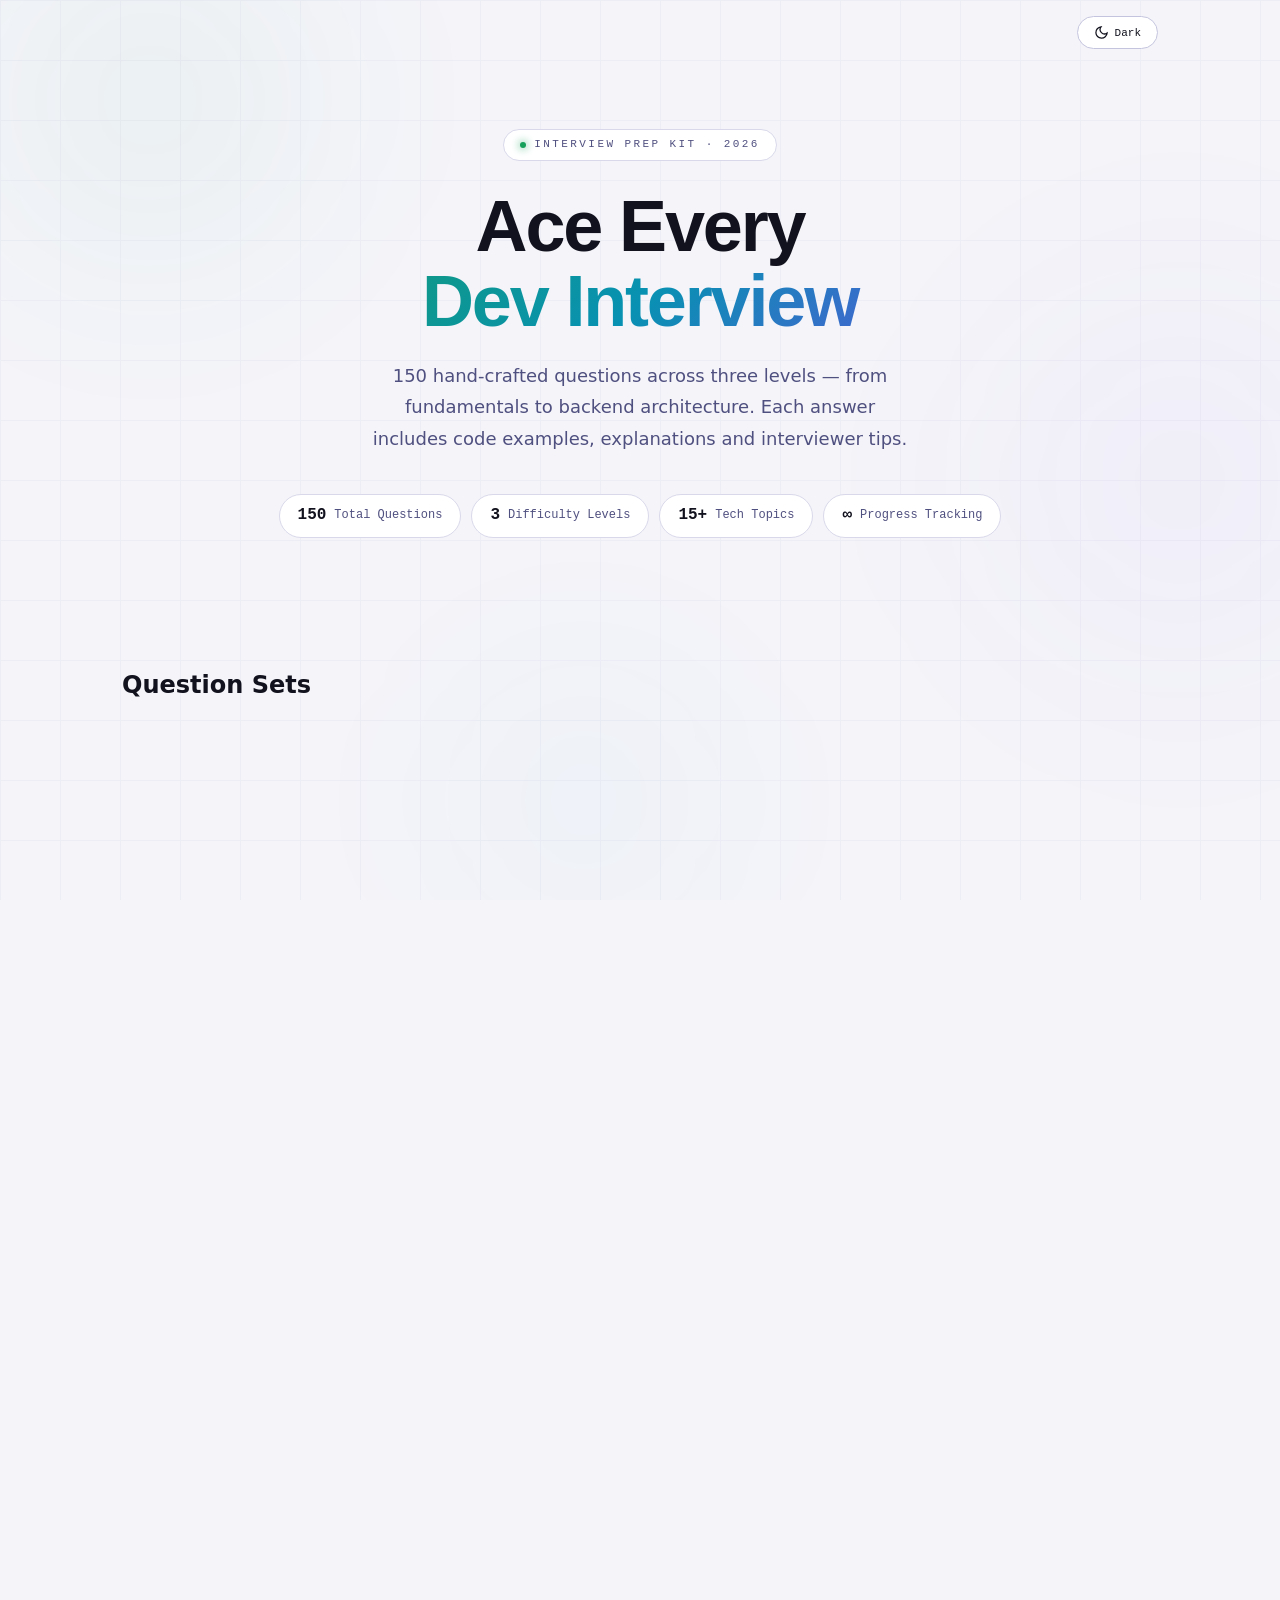
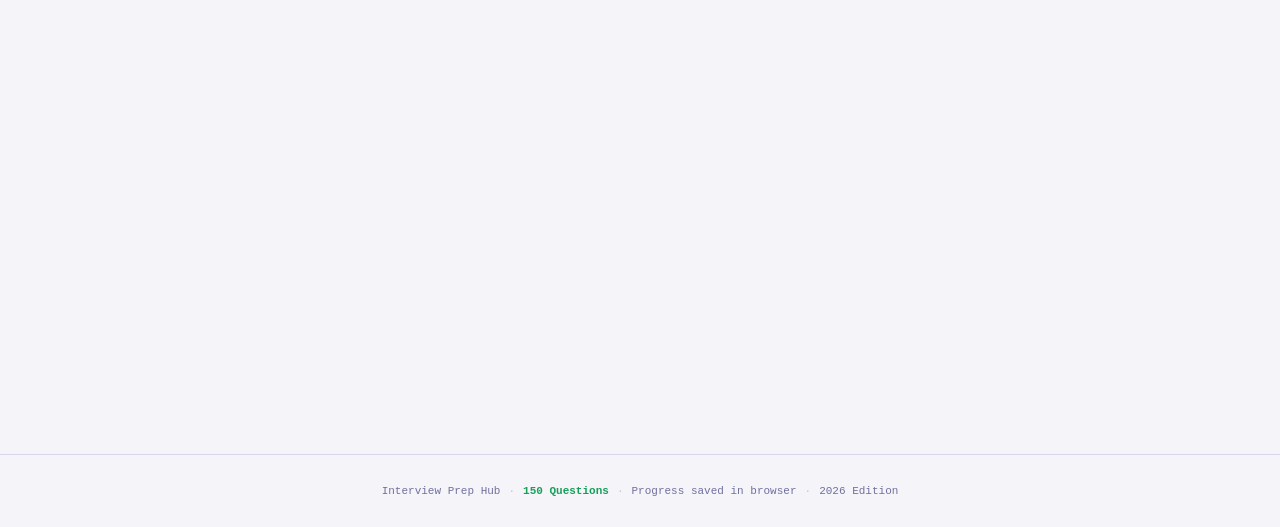
==== index.html @ 34aa57be "initial commit" ====
<!DOCTYPE html>
<html lang="en" data-theme="dark">

<head>
  <meta charset="UTF-8">
  <meta name="viewport" content="width=device-width, initial-scale=1.0">

  <!-- Security headers -->
  <meta http-equiv="X-Content-Type-Options" content="nosniff">
  <meta http-equiv="X-Frame-Options" content="DENY">
  <meta http-equiv="Referrer-Policy" content="strict-origin-when-cross-origin">
  <meta http-equiv="Permissions-Policy" content="camera=(), microphone=(), geolocation=()">
  <meta http-equiv="Content-Security-Policy"
    content="default-src 'self'; script-src 'self'; style-src 'self' https://fonts.googleapis.com; font-src 'self' https://fonts.gstatic.com; img-src 'self' data:; connect-src 'none'; frame-ancestors 'none'; base-uri 'self'; form-action 'self';">

  <!-- SEO -->
  <title>Interview Prep Hub — 150 Full Stack Questions</title>
  <meta name="description"
    content="Master your full-stack developer interview with 150 curated questions across Basic, Intermediate, and Backend levels. Track your progress and land your dream job.">

  <!-- Fonts (preconnect for performance) -->
  <link rel="preconnect" href="https://fonts.googleapis.com">
  <link rel="preconnect" href="https://fonts.gstatic.com" crossorigin>
  <link rel="stylesheet"
    href="https://fonts.googleapis.com/css2?family=Syne:wght@400;600;700;800&family=DM+Mono:wght@400;500&family=Inter:wght@300;400;500;600&display=swap">

  <!-- Styles -->
  <link rel="stylesheet" href="assets/css/landing.css">

  <!-- Theme: runs before body paint to prevent FOUC -->
  <script src="assets/js/theme.js"></script>
</head>

<body>
  <!-- Skip navigation for keyboard / screen reader users -->
  <a href="#main-content" class="skip-link">Skip to main content</a>

  <!-- Background orbs (decorative, hidden from AT) -->
  <div class="bg-orbs" aria-hidden="true">
    <div class="orb orb-1"></div>
    <div class="orb orb-2"></div>
    <div class="orb orb-3"></div>
  </div>

  <div class="container">
    <!-- Theme toggle -->
    <div class="theme-toggle-wrap">
      <button id="theme-toggle" class="theme-btn" aria-label="Switch to light mode" type="button">
        <!-- Icon injected by JS -->
      </button>
    </div>

    <main id="main-content">

      <!-- ── HERO ── -->
      <section class="hero" aria-labelledby="hero-heading">
        <div class="hero-eyebrow" aria-hidden="true">
          <span class="dot"></span>
          Interview Prep Kit · 2026
        </div>

        <h1 id="hero-heading">
          <span class="h1-line1">Ace Every</span>
          <span class="h1-line2">Dev Interview</span>
        </h1>

        <p class="hero-sub">
          150 hand-crafted questions across three levels — from fundamentals to backend architecture.
          Each answer includes code examples, explanations and interviewer tips.
        </p>

        <div class="stats-row" role="list" aria-label="Quick stats">
          <div class="stat-chip" role="listitem"><span class="num" aria-label="150">150</span> Total Questions</div>
          <div class="stat-chip" role="listitem"><span class="num" aria-label="3">3</span> Difficulty Levels</div>
          <div class="stat-chip" role="listitem"><span class="num" aria-label="15 plus">15+</span> Tech Topics</div>
          <div class="stat-chip" role="listitem"><span class="num" aria-label="unlimited">∞</span> Progress Tracking
          </div>
        </div>
      </section>

      <!-- ── QUESTION SET CARDS ── -->
      <section aria-labelledby="sets-heading">
        <h2 id="sets-heading" class="sr-only">Question Sets</h2>

        <div class="cards-grid reveal" id="cardsGrid">

          <!-- Basic 50 -->
          <a href="basic-50/index.html" class="card card-basic" id="card-basic"
            aria-label="Basic 50 — Beginner level, 50 questions on React, JavaScript, CSS, Node.js and Git">
            <div class="card-band" aria-hidden="true"></div>
            <div class="card-inner-glow" aria-hidden="true"></div>
            <div class="card-body">
              <div class="card-badge" aria-hidden="true">⬡ Level 01 · Beginner</div>
              <span class="card-level-icon" role="img" aria-label="Seedling">🌱</span>
              <div class="diff-dots" aria-label="Difficulty: 1 out of 3">
                <div class="diff-dot filled" aria-hidden="true"></div>
                <div class="diff-dot empty" aria-hidden="true"></div>
                <div class="diff-dot empty" aria-hidden="true"></div>
              </div>
              <h3 class="card-title">Basic 50</h3>
              <p class="card-subtitle">Start here. Covers essentials every full-stack developer needs — React,
                JavaScript, CSS, Node.js and Git fundamentals.</p>
              <ul class="card-topics" aria-label="Topics covered">
                <li class="topic-tag">React</li>
                <li class="topic-tag">JavaScript</li>
                <li class="topic-tag">CSS / Tailwind</li>
                <li class="topic-tag">Node.js</li>
                <li class="topic-tag">Linux</li>
                <li class="topic-tag">MySQL</li>
                <li class="topic-tag">Git</li>
              </ul>
              <div class="card-meta">
                <div class="card-count">
                  <span class="num" aria-label="50">50</span>
                  <span class="label">Questions</span>
                </div>
                <span class="card-cta" aria-hidden="true">Start <span class="cta-arrow">→</span></span>
              </div>
            </div>
          </a>

          <!-- Intermediate 50 -->
          <a href="intermediate-50/index.html" class="card card-inter" id="card-intermediate"
            aria-label="Intermediate 50 — Intermediate level, 50 questions on React internals, TypeScript and performance">
            <div class="card-band" aria-hidden="true"></div>
            <div class="card-inner-glow" aria-hidden="true"></div>
            <div class="card-body">
              <div class="card-badge" aria-hidden="true">⬡ Level 02 · Intermediate</div>
              <span class="card-level-icon" role="img" aria-label="Lightning bolt">⚡</span>
              <div class="diff-dots" aria-label="Difficulty: 2 out of 3">
                <div class="diff-dot filled" aria-hidden="true"></div>
                <div class="diff-dot filled" aria-hidden="true"></div>
                <div class="diff-dot empty" aria-hidden="true"></div>
              </div>
              <h3 class="card-title">Intermediate 50</h3>
              <p class="card-subtitle">Level up. Deep dives into React internals, TypeScript, performance optimization
                and advanced Node.js patterns.</p>
              <ul class="card-topics" aria-label="Topics covered">
                <li class="topic-tag">React Internals</li>
                <li class="topic-tag">TypeScript</li>
                <li class="topic-tag">Next.js RSC</li>
                <li class="topic-tag">Performance</li>
                <li class="topic-tag">Closures</li>
                <li class="topic-tag">SCSS</li>
                <li class="topic-tag">CSS Grid</li>
              </ul>
              <div class="card-meta">
                <div class="card-count">
                  <span class="num" aria-label="50">50</span>
                  <span class="label">Questions</span>
                </div>
                <span class="card-cta" aria-hidden="true">Start <span class="cta-arrow">→</span></span>
              </div>
            </div>
          </a>

          <!-- Backend 50 -->
          <a href="backend-50/index.html" class="card card-backend" id="card-backend"
            aria-label="Backend 50 — Advanced level, 50 questions on Node.js, databases, Docker and system design">
            <div class="card-band" aria-hidden="true"></div>
            <div class="card-inner-glow" aria-hidden="true"></div>
            <div class="card-body">
              <div class="card-badge" aria-hidden="true">⬡ Level 03 · Backend</div>
              <span class="card-level-icon" role="img" aria-label="Wrench">🔧</span>
              <div class="diff-dots" aria-label="Difficulty: 3 out of 3">
                <div class="diff-dot filled" aria-hidden="true"></div>
                <div class="diff-dot filled" aria-hidden="true"></div>
                <div class="diff-dot filled" aria-hidden="true"></div>
              </div>
              <h3 class="card-title">Backend 50</h3>
              <p class="card-subtitle">Go deep on servers. Node.js, databases, REST APIs, Docker, NestJS, webhooks and
                system design.</p>
              <ul class="card-topics" aria-label="Topics covered">
                <li class="topic-tag">Node.js</li>
                <li class="topic-tag">REST API</li>
                <li class="topic-tag">PostgreSQL</li>
                <li class="topic-tag">MongoDB</li>
                <li class="topic-tag">Docker</li>
                <li class="topic-tag">NestJS</li>
                <li class="topic-tag">Webhooks</li>
              </ul>
              <div class="card-meta">
                <div class="card-count">
                  <span class="num" aria-label="50">50</span>
                  <span class="label">Questions</span>
                </div>
                <span class="card-cta" aria-hidden="true">Start <span class="cta-arrow">→</span></span>
              </div>
            </div>
          </a>

        </div><!-- /.cards-grid -->
      </section>

      <!-- ── HOW IT WORKS ── -->
      <section aria-labelledby="how-heading" class="reveal">
        <p class="section-label" aria-hidden="true">How it works</p>
        <h2 id="how-heading" class="section-title">Built for real interview prep</h2>

        <ul class="steps-grid" aria-label="Steps to use this kit">
          <li class="step">
            <div class="step-num" aria-hidden="true">01</div>
            <span class="step-icon" role="img" aria-label="Target">🎯</span>
            <h3 class="step-title">Pick your level</h3>
            <p class="step-desc">Start with Basic if you're new. Jump to Intermediate or Backend if you're prepping for
              a specific role.</p>
          </li>
          <li class="step">
            <div class="step-num" aria-hidden="true">02</div>
            <span class="step-icon" role="img" aria-label="Open book">📖</span>
            <h3 class="step-title">Read the answer</h3>
            <p class="step-desc">Every question has a detailed answer, a code example, a plain-English explanation, and
              an interviewer tip.</p>
          </li>
          <li class="step">
            <div class="step-num" aria-hidden="true">03</div>
            <span class="step-icon" role="img" aria-label="Checkmark">✅</span>
            <h3 class="step-title">Mark as done</h3>
            <p class="step-desc">Click the circle to mark questions complete. Your progress is saved in the browser so
              you never lose it.</p>
          </li>
          <li class="step">
            <div class="step-num" aria-hidden="true">04</div>
            <span class="step-icon" role="img" aria-label="Magnifying glass">🔍</span>
            <h3 class="step-title">Filter &amp; search</h3>
            <p class="step-desc">Filter by difficulty or topic, or use the search bar to quickly find questions on any
              technology.</p>
          </li>
        </ul>
      </section>

      <!-- ── TOPICS CLOUD ── -->
      <section aria-labelledby="topics-heading" class="topics-section reveal">
        <div class="topics-header">
          <h2 id="topics-heading" class="topics-title">All Topics Covered</h2>
          <p class="topics-sub">Across all three question sets</p>
        </div>
        <ul class="topics-cloud" aria-label="Technology topics">
          <!-- Basic (green) -->
          <li class="topic-pill"><span class="pill-dot pill-green" aria-hidden="true"></span>React</li>
          <li class="topic-pill"><span class="pill-dot pill-green" aria-hidden="true"></span>Next.js</li>
          <li class="topic-pill"><span class="pill-dot pill-green" aria-hidden="true"></span>JavaScript</li>
          <li class="topic-pill"><span class="pill-dot pill-green" aria-hidden="true"></span>CSS Flexbox</li>
          <li class="topic-pill"><span class="pill-dot pill-green" aria-hidden="true"></span>TailwindCSS</li>
          <li class="topic-pill"><span class="pill-dot pill-green" aria-hidden="true"></span>Node.js</li>
          <li class="topic-pill"><span class="pill-dot pill-green" aria-hidden="true"></span>Express.js</li>
          <li class="topic-pill"><span class="pill-dot pill-green" aria-hidden="true"></span>Linux</li>
          <li class="topic-pill"><span class="pill-dot pill-green" aria-hidden="true"></span>Git</li>
          <li class="topic-pill"><span class="pill-dot pill-green" aria-hidden="true"></span>MySQL</li>
          <li class="topic-pill"><span class="pill-dot pill-green" aria-hidden="true"></span>MongoDB</li>
          <!-- Intermediate (purple) -->
          <li class="topic-pill"><span class="pill-dot pill-purple" aria-hidden="true"></span>TypeScript</li>
          <li class="topic-pill"><span class="pill-dot pill-purple" aria-hidden="true"></span>React Internals</li>
          <li class="topic-pill"><span class="pill-dot pill-purple" aria-hidden="true"></span>RSC / App Router</li>
          <li class="topic-pill"><span class="pill-dot pill-purple" aria-hidden="true"></span>Redux Toolkit</li>
          <li class="topic-pill"><span class="pill-dot pill-purple" aria-hidden="true"></span>Zustand</li>
          <li class="topic-pill"><span class="pill-dot pill-purple" aria-hidden="true"></span>CSS Grid</li>
          <li class="topic-pill"><span class="pill-dot pill-purple" aria-hidden="true"></span>SCSS</li>
          <li class="topic-pill"><span class="pill-dot pill-purple" aria-hidden="true"></span>Performance</li>
          <li class="topic-pill"><span class="pill-dot pill-purple" aria-hidden="true"></span>Event Loop</li>
          <li class="topic-pill"><span class="pill-dot pill-purple" aria-hidden="true"></span>Closures</li>
          <li class="topic-pill"><span class="pill-dot pill-purple" aria-hidden="true"></span>Lighthouse</li>
          <!-- Backend (teal) -->
          <li class="topic-pill"><span class="pill-dot pill-teal" aria-hidden="true"></span>REST API</li>
          <li class="topic-pill"><span class="pill-dot pill-teal" aria-hidden="true"></span>NestJS</li>
          <li class="topic-pill"><span class="pill-dot pill-teal" aria-hidden="true"></span>PHP</li>
          <li class="topic-pill"><span class="pill-dot pill-teal" aria-hidden="true"></span>Java / Spring</li>
          <li class="topic-pill"><span class="pill-dot pill-teal" aria-hidden="true"></span>PostgreSQL</li>
          <li class="topic-pill"><span class="pill-dot pill-teal" aria-hidden="true"></span>Docker</li>
          <li class="topic-pill"><span class="pill-dot pill-teal" aria-hidden="true"></span>Nginx</li>
          <li class="topic-pill"><span class="pill-dot pill-teal" aria-hidden="true"></span>Webhooks</li>
          <li class="topic-pill"><span class="pill-dot pill-teal" aria-hidden="true"></span>JWT / OAuth</li>
          <li class="topic-pill"><span class="pill-dot pill-teal" aria-hidden="true"></span>Redis / TTL</li>
          <li class="topic-pill"><span class="pill-dot pill-teal" aria-hidden="true"></span>Webpack</li>
          <li class="topic-pill"><span class="pill-dot pill-teal" aria-hidden="true"></span>ACID / Transactions</li>
          <li class="topic-pill"><span class="pill-dot pill-teal" aria-hidden="true"></span>CRUD</li>
        </ul>
      </section>

    </main><!-- /#main-content -->
  </div><!-- /.container -->

  <!-- Footer -->
  <footer>
    <div class="container">
      <p class="footer-inner">
        <span>Interview Prep Hub</span>
        <span class="footer-sep" aria-hidden="true">·</span>
        <span class="footer-accent">150 Questions</span>
        <span class="footer-sep" aria-hidden="true">·</span>
        <span>Progress saved in browser</span>
        <span class="footer-sep" aria-hidden="true">·</span>
        <span>2026 Edition</span>
      </p>
    </div>
  </footer>

  <!-- Floating hint (mobile, aria-hidden so screen readers don't duplicate) -->
  <div class="floating-bar" aria-hidden="true">
    <span class="fb-dot"></span>
    150 questions · 3 levels · start anywhere
  </div>

  <!-- Screen-reader only utility class -->
  <style>
    .sr-only {
      position: absolute;
      width: 1px;
      height: 1px;
      padding: 0;
      margin: -1px;
      overflow: hidden;
      clip: rect(0, 0, 0, 0);
      white-space: nowrap;
      border: 0
    }
  </style>

  <!-- App JS (deferred — does not block render) -->
  <script src="assets/js/landing.js" defer></script>
</body>

</html>
---- assets/css/landing.css ----
/* =========================================================
   landing.css — Interview Prep Hub landing page styles
   Dark / Light mode via [data-theme] + prefers-color-scheme
   ========================================================= */

/* ── Google Fonts ── */
@import url('https://fonts.googleapis.com/css2?family=Syne:wght@400;600;700;800&family=DM+Mono:wght@400;500&family=Inter:wght@300;400;500;600&display=swap');

/* ── Resets ── */
*,
*::before,
*::after {
  box-sizing: border-box;
  margin: 0;
  padding: 0;
}

/* ── Skip link ── */
.skip-link {
  position: absolute;
  top: -100%;
  left: 50%;
  transform: translateX(-50%);
  background: var(--accent);
  color: var(--bg);
  padding: 8px 20px;
  border-radius: 0 0 8px 8px;
  font-weight: 700;
  font-size: 14px;
  z-index: 9999;
  transition: top 0.2s;
  text-decoration: none;
}

.skip-link:focus {
  top: 0;
}

/* ── Dark theme tokens (default) ── */
:root,
[data-theme="dark"] {
  --bg: #07070f;
  --surface: #0e0e1c;
  --surface2: #14142a;
  --surface3: #1a1a34;
  --border: #22223a;
  --border2: #2e2e50;
  --text: #e8e8f5;
  --muted: #6a6a90;
  --muted2: #9090b8;

  --green: #3dffa0;
  --green-dim: rgba(61, 255, 160, .12);
  --purple: #a78bfa;
  --purple-dim: rgba(167, 139, 250, .12);
  --teal: #22d3ee;
  --teal-dim: rgba(34, 211, 238, .12);
  --gold: #fbbf24;

  color-scheme: dark;
}

/* ── Light theme tokens ── */
[data-theme="light"] {
  --bg: #f4f4f9;
  --surface: #ffffff;
  --surface2: #f0f0f8;
  --surface3: #e8e8f4;
  --border: #d8d8ea;
  --border2: #c4c4de;
  --text: #12121e;
  --muted: #7070a0;
  --muted2: #5050808;

  --green: #16a05a;
  --green-dim: rgba(22, 160, 90, .1);
  --purple: #7c3aed;
  --purple-dim: rgba(124, 58, 237, .1);
  --teal: #0891b2;
  --teal-dim: rgba(8, 145, 178, .1);
  --gold: #d97706;

  color-scheme: light;
}

/* System preference fallback (no JS / no data-theme) */
@media (prefers-color-scheme: light) {
  :root:not([data-theme="dark"]) {
    --bg: #f4f4f9;
    --surface: #ffffff;
    --surface2: #f0f0f8;
    --surface3: #e8e8f4;
    --border: #d8d8ea;
    --border2: #c4c4de;
    --text: #12121e;
    --muted: #7070a0;
    --muted2: #505080;
    --green: #16a05a;
    --green-dim: rgba(22, 160, 90, .1);
    --purple: #7c3aed;
    --purple-dim: rgba(124, 58, 237, .1);
    --teal: #0891b2;
    --teal-dim: rgba(8, 145, 178, .1);
    --gold: #d97706;
    color-scheme: light;
  }
}

/* ── Base ── */
html {
  scroll-behavior: smooth;
}

body {
  font-family: 'Inter', system-ui, sans-serif;
  background: var(--bg);
  color: var(--text);
  min-height: 100vh;
  overflow-x: hidden;
  line-height: 1.6;
  transition: background 0.3s, color 0.3s;
}

/* ── Animated orbs (background) ── */
.bg-orbs {
  position: fixed;
  inset: 0;
  pointer-events: none;
  z-index: 0;
  overflow: hidden;
}

.orb {
  position: absolute;
  border-radius: 50%;
  filter: blur(80px);
  animation: orbFloat 12s ease-in-out infinite;
}

.orb-1 {
  width: 500px;
  height: 500px;
  background: radial-gradient(circle, rgba(61, 255, 160, .06) 0%, transparent 70%);
  top: -150px;
  left: -100px;
}

.orb-2 {
  width: 600px;
  height: 600px;
  background: radial-gradient(circle, rgba(167, 139, 250, .05) 0%, transparent 70%);
  top: 20%;
  right: -200px;
  animation-delay: -4s;
}

.orb-3 {
  width: 400px;
  height: 400px;
  background: radial-gradient(circle, rgba(34, 211, 238, .05) 0%, transparent 70%);
  bottom: -100px;
  left: 30%;
  animation-delay: -8s;
}

@keyframes orbFloat {

  0%,
  100% {
    transform: translate(0, 0) scale(1);
  }

  33% {
    transform: translate(30px, -40px) scale(1.05);
  }

  66% {
    transform: translate(-20px, 20px) scale(.97);
  }
}

[data-theme="light"] .orb-1 {
  background: radial-gradient(circle, rgba(22, 160, 90, .06) 0%, transparent 70%);
}

[data-theme="light"] .orb-2 {
  background: radial-gradient(circle, rgba(124, 58, 237, .04) 0%, transparent 70%);
}

[data-theme="light"] .orb-3 {
  background: radial-gradient(circle, rgba(8, 145, 178, .04) 0%, transparent 70%);
}

/* Grid overlay */
body::before {
  content: '';
  position: fixed;
  inset: 0;
  background-image:
    linear-gradient(var(--border) 1px, transparent 1px),
    linear-gradient(90deg, var(--border) 1px, transparent 1px);
  background-size: 60px 60px;
  opacity: .25;
  pointer-events: none;
  z-index: 0;
}

/* ── Layout ── */
.container {
  max-width: 1100px;
  margin: 0 auto;
  padding: 0 clamp(16px, 4vw, 32px);
  position: relative;
  z-index: 1;
}

/* ── Theme toggle ── */
.theme-toggle-wrap {
  display: flex;
  justify-content: flex-end;
  padding: 16px 0 0;
}

.theme-btn {
  display: inline-flex;
  align-items: center;
  justify-content: center;
  gap: 6px;
  padding: 8px 16px;
  border-radius: 99px;
  border: 1px solid var(--border2);
  background: var(--surface);
  color: var(--text);
  font-family: 'DM Mono', monospace;
  font-size: 11px;
  cursor: pointer;
  transition: border-color 0.2s, background 0.2s, transform 0.15s;
  outline-offset: 3px;
}

.theme-btn:hover {
  border-color: var(--green);
  transform: scale(1.04);
}

.theme-btn:focus-visible {
  outline: 3px solid var(--green);
}

.theme-btn svg {
  flex-shrink: 0;
}

/* ── Hero ── */
.hero {
  padding: clamp(48px, 8vw, 80px) 0 clamp(40px, 6vw, 64px);
  text-align: center;
}

.hero-eyebrow {
  display: inline-flex;
  align-items: center;
  gap: 8px;
  font-family: 'DM Mono', monospace;
  font-size: 11px;
  letter-spacing: .22em;
  text-transform: uppercase;
  color: var(--muted2);
  background: var(--surface);
  border: 1px solid var(--border);
  padding: 6px 16px;
  border-radius: 99px;
  margin-bottom: 28px;
}

.hero-eyebrow .dot {
  width: 6px;
  height: 6px;
  border-radius: 50%;
  background: var(--green);
  box-shadow: 0 0 8px var(--green);
  animation: pulse 2s ease-in-out infinite;
}

@keyframes pulse {

  0%,
  100% {
    opacity: 1;
    transform: scale(1)
  }

  50% {
    opacity: .5;
    transform: scale(.8)
  }
}

h1 {
  font-family: 'Syne', sans-serif;
  font-size: clamp(36px, 7vw, 72px);
  font-weight: 800;
  line-height: 1.05;
  letter-spacing: -.03em;
  margin-bottom: 20px;
}

.h1-line1 {
  display: block;
  color: var(--text);
}

.h1-line2 {
  display: block;
  background: linear-gradient(135deg, var(--green) 0%, var(--teal) 50%, var(--purple) 100%);
  -webkit-background-clip: text;
  -webkit-text-fill-color: transparent;
  background-clip: text;
}

.hero-sub {
  font-size: clamp(14px, 2vw, 18px);
  color: var(--muted2);
  max-width: 540px;
  margin: 0 auto 40px;
  font-weight: 300;
  line-height: 1.75;
}

/* ── Stats row ── */
.stats-row {
  display: flex;
  justify-content: center;
  gap: 10px;
  flex-wrap: wrap;
  margin-bottom: clamp(40px, 6vw, 64px);
}

.stat-chip {
  display: flex;
  align-items: center;
  gap: 8px;
  background: var(--surface);
  border: 1px solid var(--border);
  border-radius: 99px;
  padding: 8px 18px;
  font-family: 'DM Mono', monospace;
  font-size: 12px;
  color: var(--muted2);
  transition: border-color .2s;
}

.stat-chip .num {
  font-size: 16px;
  font-weight: 600;
  color: var(--text);
}

.stat-chip:hover {
  border-color: var(--border2);
}

/* ── Cards grid ── */
.cards-grid {
  display: grid;
  grid-template-columns: repeat(auto-fit, minmax(min(100%, 300px), 1fr));
  gap: 20px;
  margin-bottom: clamp(40px, 6vw, 64px);
}

.card {
  position: relative;
  background: var(--surface);
  border: 1px solid var(--border);
  border-radius: 20px;
  overflow: hidden;
  text-decoration: none;
  color: inherit;
  display: flex;
  flex-direction: column;
  transition: transform 0.3s cubic-bezier(.34, 1.56, .64, 1), border-color 0.3s, box-shadow 0.3s;
}

.card:hover {
  transform: translateY(-8px);
}

.card:focus-visible {
  outline: 3px solid var(--green);
  outline-offset: 3px;
}

.card-basic {
  --card-accent: var(--green);
  --card-dim: var(--green-dim);
}

.card-inter {
  --card-accent: var(--purple);
  --card-dim: var(--purple-dim);
}

.card-backend {
  --card-accent: var(--teal);
  --card-dim: var(--teal-dim);
}

.card-basic:hover {
  border-color: rgba(61, 255, 160, .4);
  box-shadow: 0 0 60px rgba(61, 255, 160, .08), 0 20px 60px rgba(0, 0, 0, .25);
}

.card-inter:hover {
  border-color: rgba(167, 139, 250, .4);
  box-shadow: 0 0 60px rgba(167, 139, 250, .08), 0 20px 60px rgba(0, 0, 0, .25);
}

.card-backend:hover {
  border-color: rgba(34, 211, 238, .4);
  box-shadow: 0 0 60px rgba(34, 211, 238, .08), 0 20px 60px rgba(0, 0, 0, .25);
}

[data-theme="light"] .card-basic:hover {
  box-shadow: 0 0 40px rgba(22, 160, 90, .12), 0 16px 40px rgba(0, 0, 0, .08);
}

[data-theme="light"] .card-inter:hover {
  box-shadow: 0 0 40px rgba(124, 58, 237, .10), 0 16px 40px rgba(0, 0, 0, .08);
}

[data-theme="light"] .card-backend:hover {
  box-shadow: 0 0 40px rgba(8, 145, 178, .10), 0 16px 40px rgba(0, 0, 0, .08);
}

.card-band {
  height: 4px;
}

.card-basic .card-band {
  background: linear-gradient(90deg, var(--green), #00c87e);
}

.card-inter .card-band {
  background: linear-gradient(90deg, var(--purple), #7c6bff);
}

.card-backend.card-band {
  background: linear-gradient(90deg, var(--teal), #0ea5e9);
}

.card-backend .card-band {
  background: linear-gradient(90deg, var(--teal), #0ea5e9);
}

.card-inner-glow {
  position: absolute;
  top: 0;
  left: 0;
  right: 0;
  height: 200px;
  pointer-events: none;
  opacity: 0;
  transition: opacity .4s;
}

.card:hover .card-inner-glow {
  opacity: 1;
}

.card-basic .card-inner-glow {
  background: radial-gradient(ellipse 80% 60% at 50% 0%, rgba(61, 255, 160, .07) 0%, transparent 80%);
}

.card-inter .card-inner-glow {
  background: radial-gradient(ellipse 80% 60% at 50% 0%, rgba(167, 139, 250, .07) 0%, transparent 80%);
}

.card-backend .card-inner-glow {
  background: radial-gradient(ellipse 80% 60% at 50% 0%, rgba(34, 211, 238, .07) 0%, transparent 80%);
}

[data-theme="light"] .card-basic .card-inner-glow {
  background: radial-gradient(ellipse 80% 60% at 50% 0%, rgba(22, 160, 90, .05) 0%, transparent 80%);
}

[data-theme="light"] .card-inter .card-inner-glow {
  background: radial-gradient(ellipse 80% 60% at 50% 0%, rgba(124, 58, 237, .05) 0%, transparent 80%);
}

[data-theme="light"] .card-backend .card-inner-glow {
  background: radial-gradient(ellipse 80% 60% at 50% 0%, rgba(8, 145, 178, .05) 0%, transparent 80%);
}

.card-body {
  padding: clamp(20px, 4vw, 28px);
  flex: 1;
  display: flex;
  flex-direction: column;
}

.card-badge {
  display: inline-flex;
  align-items: center;
  gap: 6px;
  font-family: 'DM Mono', monospace;
  font-size: 9px;
  letter-spacing: .2em;
  text-transform: uppercase;
  color: var(--card-accent);
  background: var(--card-dim);
  border: 1px solid color-mix(in srgb, var(--card-accent) 30%, transparent);
  padding: 4px 12px;
  border-radius: 99px;
  margin-bottom: 18px;
  width: fit-content;
}

.card-level-icon {
  font-size: 36px;
  margin-bottom: 14px;
  display: block;
  line-height: 1;
}

.card-title {
  font-family: 'Syne', sans-serif;
  font-size: clamp(20px, 3vw, 24px);
  font-weight: 700;
  line-height: 1.2;
  letter-spacing: -.02em;
  margin-bottom: 8px;
}

.card-subtitle {
  font-size: 13px;
  color: var(--muted2);
  margin-bottom: 18px;
  line-height: 1.6;
}

.diff-dots {
  display: flex;
  gap: 4px;
  margin-bottom: 16px;
}

.diff-dot {
  width: 8px;
  height: 8px;
  border-radius: 50%;
}

.diff-dot.filled {
  background: var(--card-accent);
  box-shadow: 0 0 6px var(--card-accent);
}

.diff-dot.empty {
  background: var(--surface2);
  border: 1px solid var(--border2);
}

.card-topics {
  display: flex;
  flex-wrap: wrap;
  gap: 6px;
  margin-bottom: 22px;
}

.topic-tag {
  font-family: 'DM Mono', monospace;
  font-size: 9.5px;
  padding: 3px 9px;
  border-radius: 4px;
  background: var(--surface2);
  color: var(--muted2);
  border: 1px solid var(--border);
}

.card-meta {
  display: flex;
  align-items: center;
  justify-content: space-between;
  padding-top: 18px;
  border-top: 1px solid var(--border);
  margin-top: auto;
}

.card-count {
  display: flex;
  align-items: baseline;
  gap: 4px;
}

.card-count .num {
  font-family: 'Syne', sans-serif;
  font-size: 28px;
  font-weight: 700;
  color: var(--card-accent);
  line-height: 1;
}

.card-count .label {
  font-family: 'DM Mono', monospace;
  font-size: 10px;
  color: var(--muted);
  letter-spacing: .1em;
  text-transform: uppercase;
}

.card-cta {
  display: flex;
  align-items: center;
  gap: 8px;
  font-size: 13px;
  font-weight: 600;
  color: var(--card-accent);
  transition: gap .25s;
}

.card:hover .card-cta {
  gap: 12px;
}

.cta-arrow {
  width: 28px;
  height: 28px;
  border-radius: 50%;
  background: var(--card-dim);
  border: 1px solid color-mix(in srgb, var(--card-accent) 25%, transparent);
  display: flex;
  align-items: center;
  justify-content: center;
  font-size: 14px;
  transition: background .2s, color .2s, transform .25s;
}

.card:hover .cta-arrow {
  background: var(--card-accent);
  color: var(--bg);
  transform: rotate(-45deg);
}

/* ── Section labels ── */
.section-label {
  font-family: 'DM Mono', monospace;
  font-size: 10px;
  letter-spacing: .22em;
  text-transform: uppercase;
  color: var(--muted);
  text-align: center;
  margin-bottom: 14px;
}

.section-title {
  font-family: 'Syne', sans-serif;
  font-size: clamp(22px, 3.5vw, 36px);
  font-weight: 700;
  text-align: center;
  letter-spacing: -.02em;
  margin-bottom: clamp(28px, 5vw, 48px);
}

/* ── Steps grid ── */
.steps-grid {
  display: grid;
  grid-template-columns: repeat(auto-fit, minmax(min(100%, 220px), 1fr));
  gap: 16px;
  margin-bottom: clamp(48px, 7vw, 80px);
  list-style-type: none;
}

.step {
  background: var(--surface);
  border: 1px solid var(--border);
  border-radius: 16px;
  padding: 22px;
  transition: border-color .25s, transform .25s;
}

.step:hover {
  border-color: var(--border2);
  transform: translateY(-3px);
}

.step-num {
  font-family: 'DM Mono', monospace;
  font-size: 10px;
  color: var(--muted);
  letter-spacing: .15em;
  margin-bottom: 12px;
}

.step-icon {
  font-size: 26px;
  margin-bottom: 10px;
  display: block;
}

.step-title {
  font-family: 'Syne', sans-serif;
  font-size: 15px;
  font-weight: 700;
  margin-bottom: 8px;
  letter-spacing: -.01em;
}

.step-desc {
  font-size: 12.5px;
  color: var(--muted2);
  line-height: 1.65;
}

/* ── Topics section ── */
.topics-section {
  background: var(--surface);
  border: 1px solid var(--border);
  border-radius: 22px;
  padding: clamp(22px, 4vw, 40px);
  margin-bottom: clamp(48px, 7vw, 80px);
}

.topics-header {
  margin-bottom: 22px;
}

.topics-title {
  font-family: 'Syne', sans-serif;
  font-size: 18px;
  font-weight: 700;
  margin-bottom: 4px;
}

.topics-sub {
  font-size: 12.5px;
  color: var(--muted2);
}

.topics-cloud {
  display: flex;
  flex-wrap: wrap;
  gap: 7px;
}

.topic-pill {
  display: flex;
  align-items: center;
  gap: 6px;
  padding: 5px 13px;
  border-radius: 99px;
  background: var(--surface2);
  border: 1px solid var(--border);
  font-size: 12px;
  color: var(--muted2);
  transition: border-color .2s, color .2s;
  cursor: default;
}

.topic-pill:hover {
  border-color: var(--border2);
  color: var(--text);
}

.pill-dot {
  width: 6px;
  height: 6px;
  border-radius: 50%;
  flex-shrink: 0;
}

.pill-green {
  background: var(--green);
  box-shadow: 0 0 6px color-mix(in srgb, var(--green) 50%, transparent);
}

.pill-purple {
  background: var(--purple);
  box-shadow: 0 0 6px color-mix(in srgb, var(--purple) 50%, transparent);
}

.pill-teal {
  background: var(--teal);
  box-shadow: 0 0 6px color-mix(in srgb, var(--teal) 50%, transparent);
}

/* ── Footer ── */
footer {
  border-top: 1px solid var(--border);
  padding: 28px 0;
  text-align: center;
}

.footer-inner {
  display: flex;
  align-items: center;
  justify-content: center;
  gap: 8px;
  flex-wrap: wrap;
  font-family: 'DM Mono', monospace;
  font-size: 11px;
  color: var(--muted);
}

.footer-sep {
  color: var(--border2);
}

.footer-accent {
  color: var(--green);
  font-weight: 600;
}

/* ── Floating hint (mobile) ── */
.floating-bar {
  display: none;
  position: fixed;
  bottom: 20px;
  left: 50%;
  transform: translateX(-50%);
  z-index: 100;
  background: var(--surface);
  backdrop-filter: blur(16px);
  border: 1px solid var(--border2);
  border-radius: 99px;
  padding: 10px 20px;
  gap: 6px;
  align-items: center;
  font-family: 'DM Mono', monospace;
  font-size: 11px;
  color: var(--muted2);
  white-space: nowrap;
  box-shadow: 0 8px 40px rgba(0, 0, 0, .25);
}

.floating-bar .fb-dot {
  width: 6px;
  height: 6px;
  border-radius: 50%;
  background: var(--green);
  box-shadow: 0 0 8px var(--green);
  animation: pulse 2s ease-in-out infinite;
}

/* ── Scroll-reveal ── */
.reveal {
  opacity: 0;
  transform: translateY(24px);
  transition: opacity .6s ease, transform .6s ease;
}

.reveal.visible {
  opacity: 1;
  transform: translateY(0);
}

/* ── Responsive ── */
@media (max-width: 768px) {
  .hero {
    padding: 48px 0 40px;
  }

  .steps-grid {
    grid-template-columns: 1fr 1fr;
  }

  .topics-section {
    padding: 20px 16px;
  }
}

@media (max-width: 640px) {
  .cards-grid {
    grid-template-columns: 1fr;
  }

  .steps-grid {
    grid-template-columns: 1fr;
  }

  .floating-bar {
    display: flex;
  }

  .stat-chip {
    font-size: 11px;
    padding: 7px 14px;
  }
}

@media (max-width: 360px) {
  .stats-row {
    gap: 6px;
  }

  .stat-chip {
    padding: 6px 10px;
    font-size: 10px;
  }
}

/* ── Reduced motion ── */
@media (prefers-reduced-motion: reduce) {

  *,
  *::before,
  *::after {
    animation-duration: 0.01ms !important;
    animation-iteration-count: 1 !important;
    transition-duration: 0.01ms !important;
  }

  .orb {
    animation: none;
  }
}
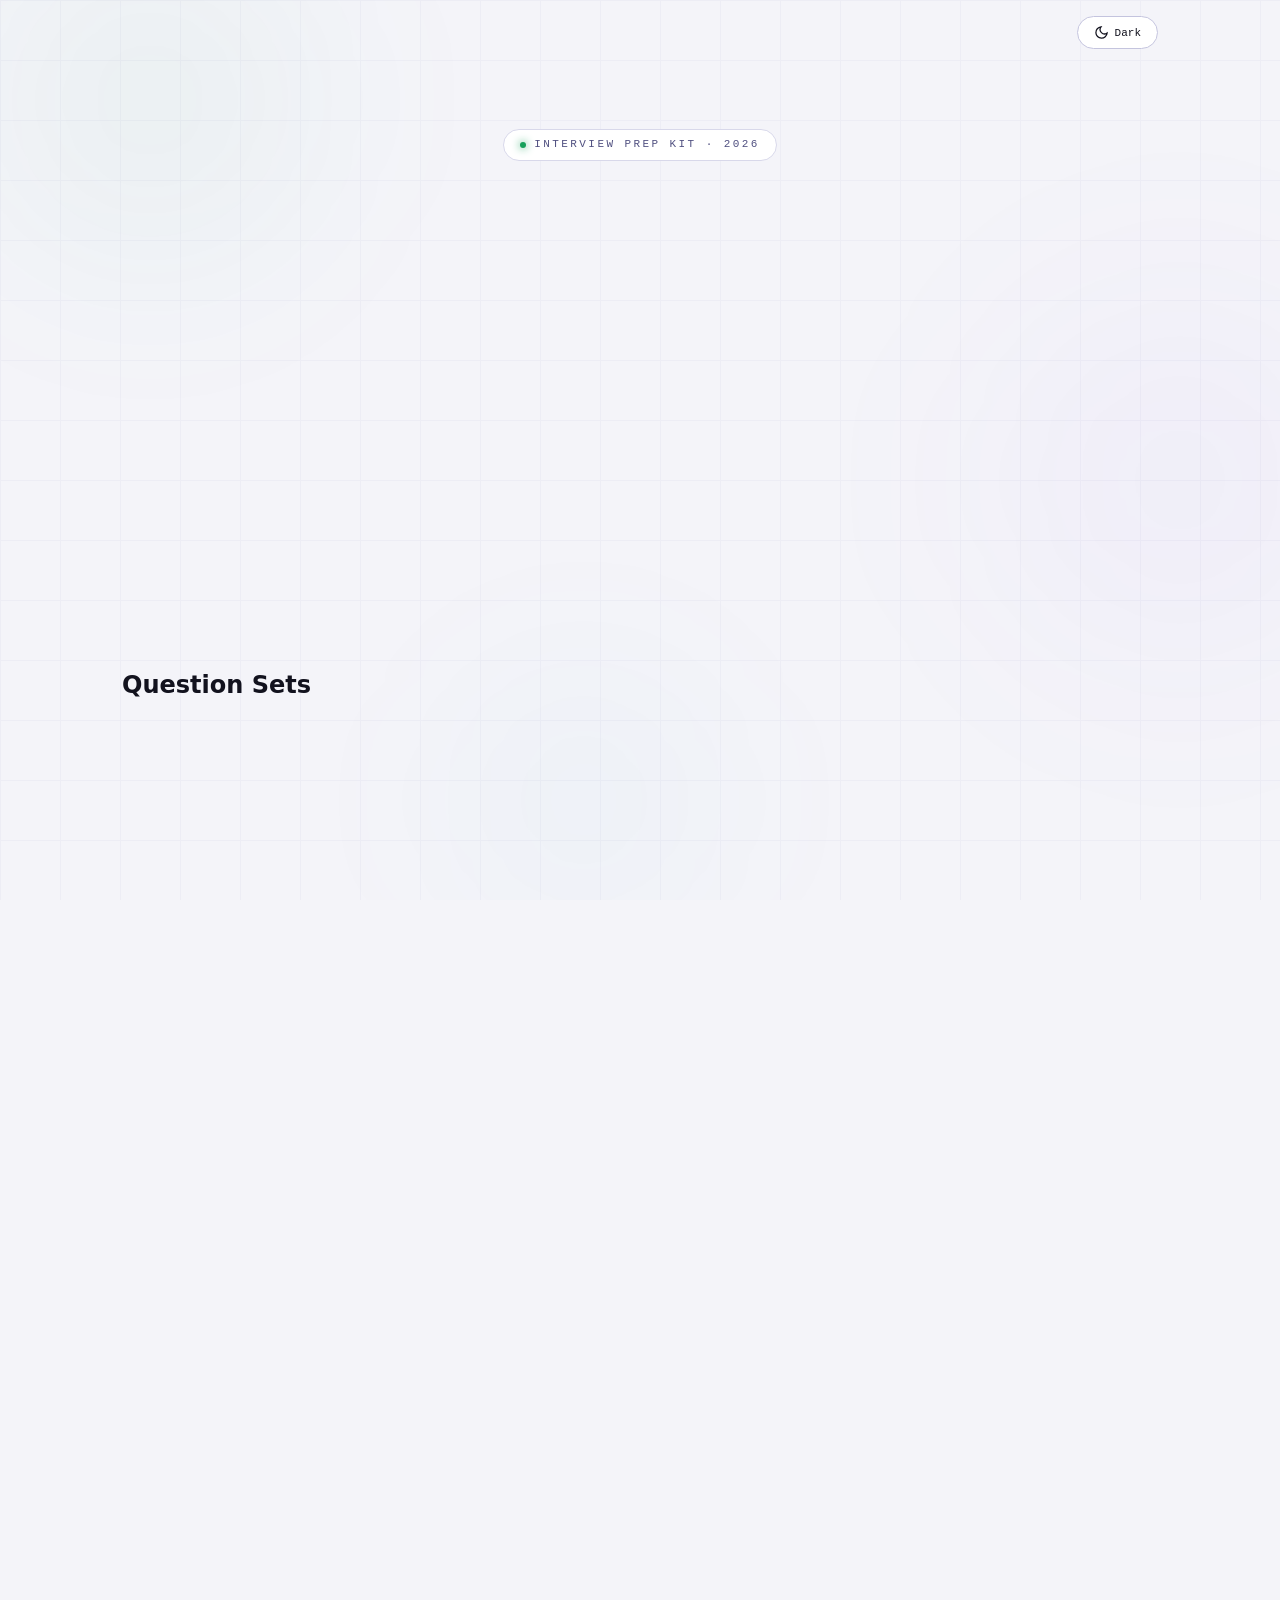
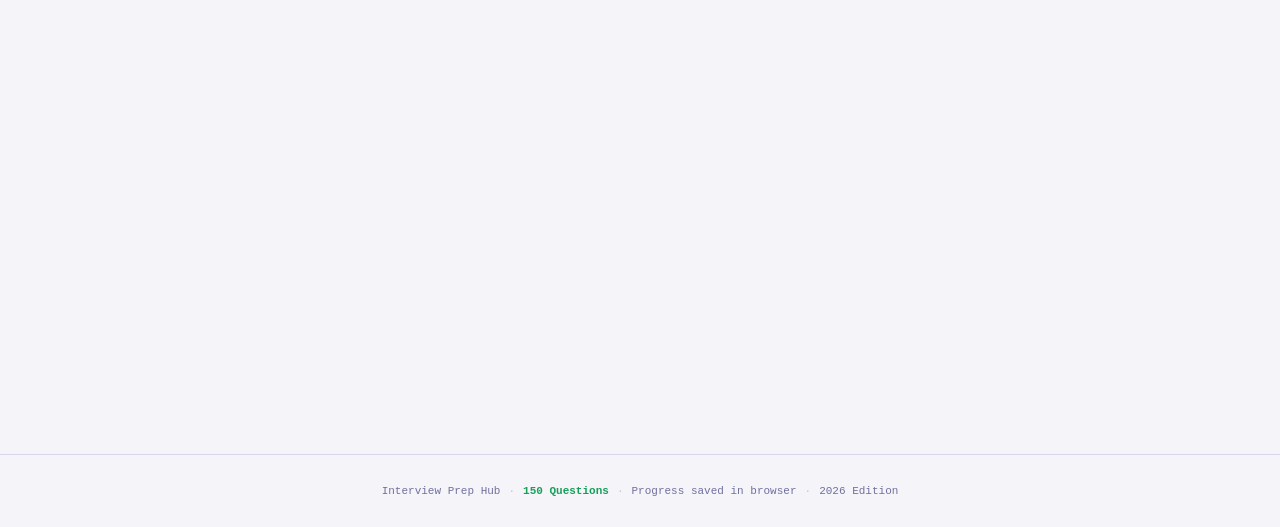
==== commit 277ba92c: "favicon global" ====
--- a/index.html
+++ b/index.html
@@ -14,6 +14,7 @@
     content="default-src 'self'; script-src 'self'; style-src 'self' https://fonts.googleapis.com; font-src 'self' https://fonts.gstatic.com; img-src 'self' data:; connect-src 'none'; frame-ancestors 'none'; base-uri 'self'; form-action 'self';">
 
   <!-- SEO -->
+  <link rel="icon" type="image/x-icon" href="favicon.ico">
   <title>Interview Prep Hub — 150 Full Stack Questions</title>
   <meta name="description"
     content="Master your full-stack developer interview with 150 curated questions across Basic, Intermediate, and Backend levels. Track your progress and land your dream job.">
--- a/assets/css/landing.css
+++ b/assets/css/landing.css
@@ -565,6 +565,7 @@
   flex-wrap: wrap;
   gap: 6px;
   margin-bottom: 22px;
+  list-style-type: none;
 }
 
 .topic-tag {
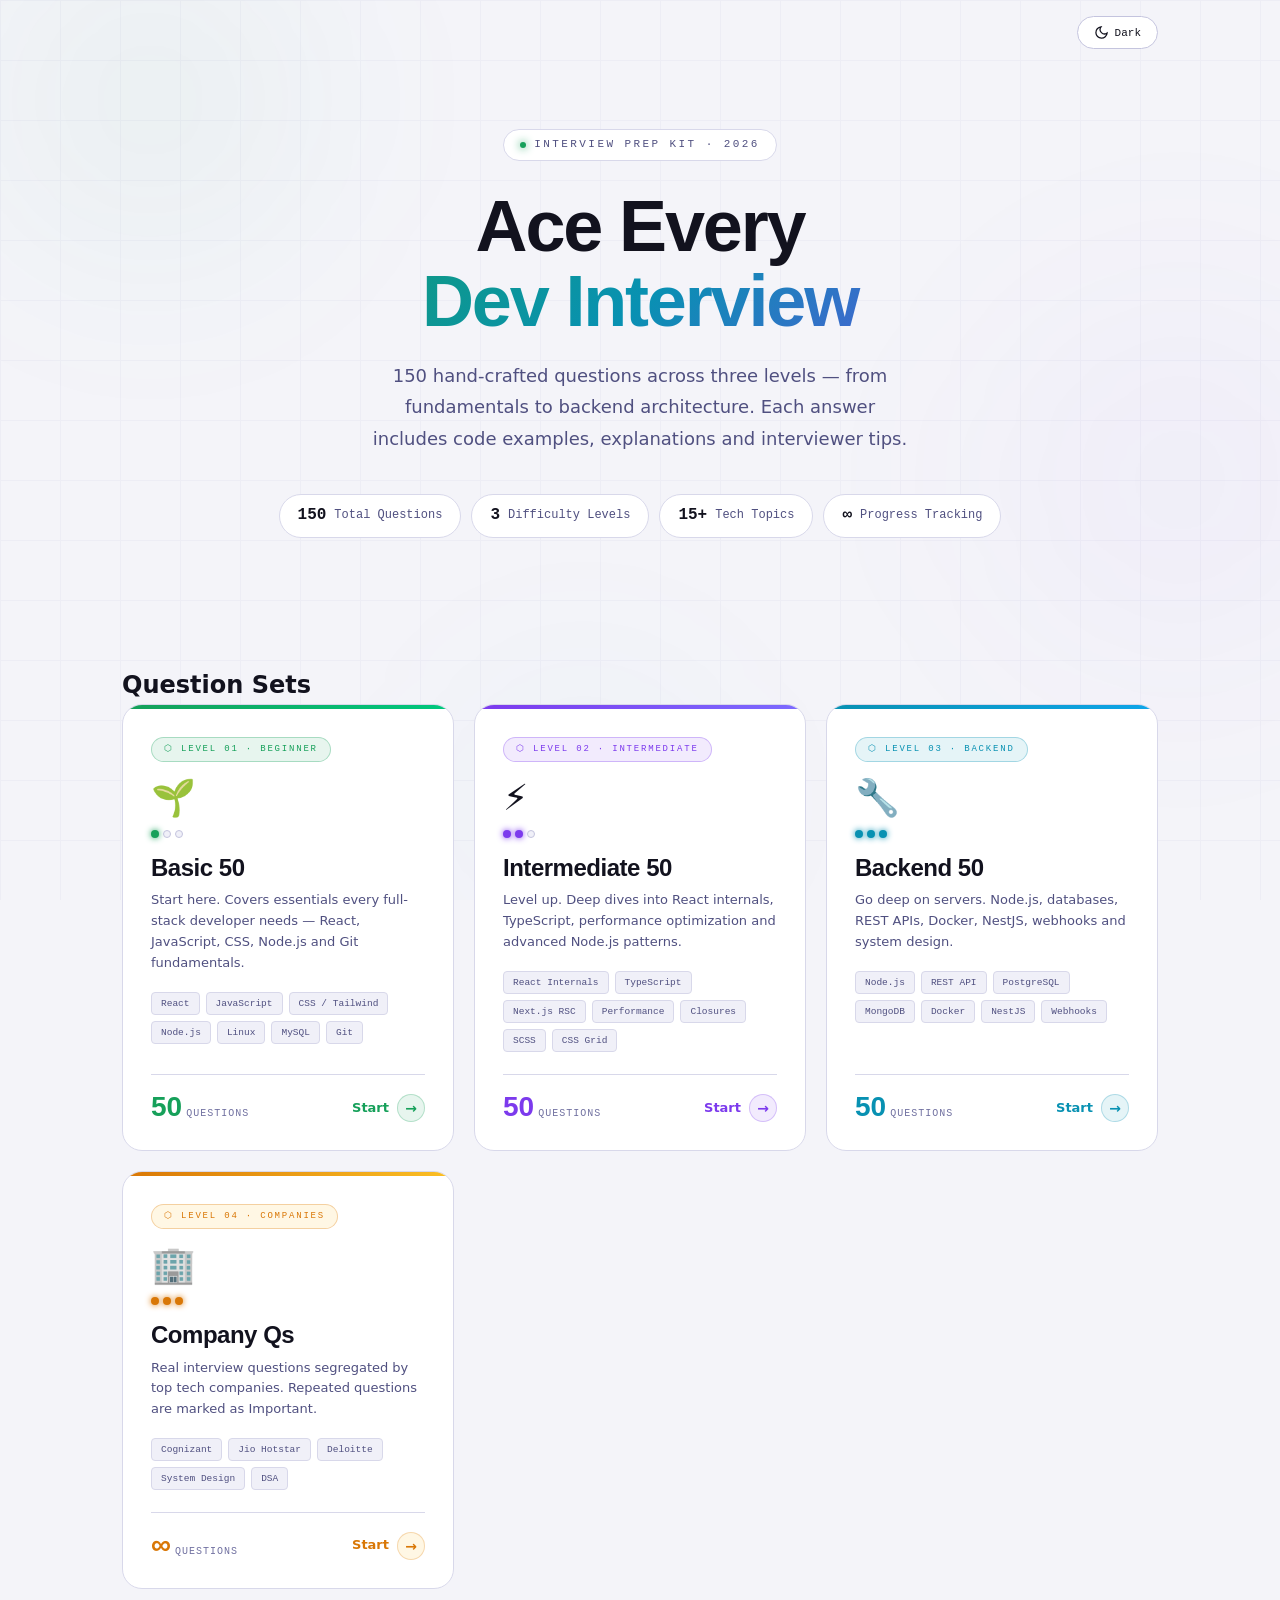
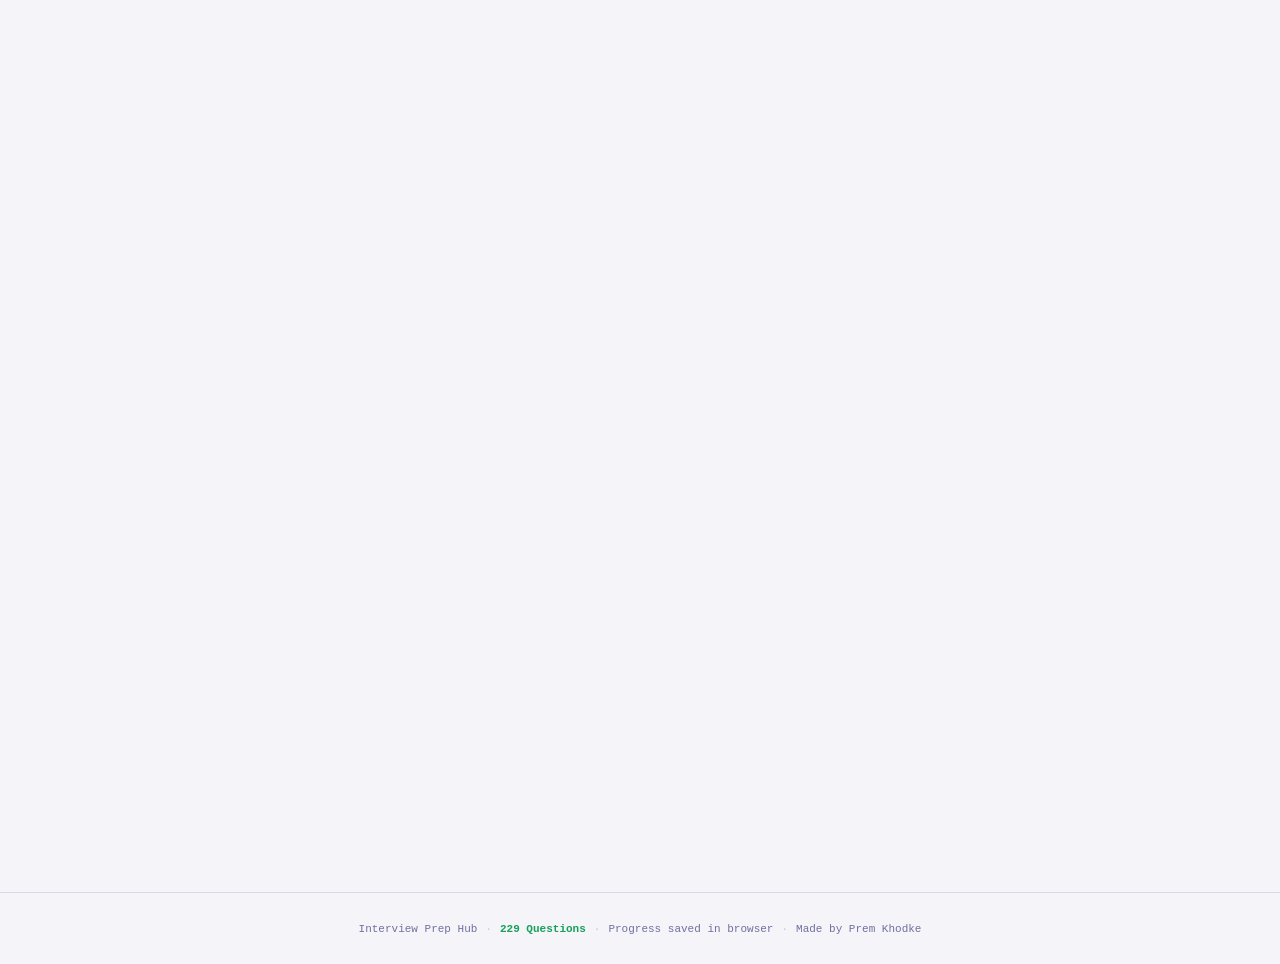
==== commit 47e60985: "company-specific" ====
--- a/index.html
+++ b/index.html
@@ -183,6 +183,39 @@
               <div class="card-meta">
                 <div class="card-count">
                   <span class="num" aria-label="50">50</span>
+                  <span class="label">Questions</span>
+                </div>
+                <span class="card-cta" aria-hidden="true">Start <span class="cta-arrow">→</span></span>
+              </div>
+            </div>
+          </a>
+
+          <!-- Company Questions -->
+          <a href="company-questions/index.html" class="card card-company" id="card-company"
+            aria-label="Company Questions — Top questions from tech giants like Google, Meta, and Amazon">
+            <div class="card-band" aria-hidden="true"></div>
+            <div class="card-inner-glow" aria-hidden="true"></div>
+            <div class="card-body">
+              <div class="card-badge" aria-hidden="true">⬡ Level 04 · Companies</div>
+              <span class="card-level-icon" role="img" aria-label="Building">🏢</span>
+              <div class="diff-dots" aria-label="Difficulty: Mixed">
+                <div class="diff-dot filled" aria-hidden="true"></div>
+                <div class="diff-dot filled" aria-hidden="true"></div>
+                <div class="diff-dot filled" aria-hidden="true"></div>
+              </div>
+              <h3 class="card-title">Company Qs</h3>
+              <p class="card-subtitle">Real interview questions segregated by top tech companies. Repeated questions are
+                marked as Important.</p>
+              <ul class="card-topics" aria-label="Topics covered">
+                <li class="topic-tag">Cognizant</li>
+                <li class="topic-tag">Jio Hotstar</li>
+                <li class="topic-tag">Deloitte</li>
+                <li class="topic-tag">System Design</li>
+                <li class="topic-tag">DSA</li>
+              </ul>
+              <div class="card-meta">
+                <div class="card-count">
+                  <span class="num" aria-label="Growing">∞</span>
                   <span class="label">Questions</span>
                 </div>
                 <span class="card-cta" aria-hidden="true">Start <span class="cta-arrow">→</span></span>
@@ -287,14 +320,43 @@
       <p class="footer-inner">
         <span>Interview Prep Hub</span>
         <span class="footer-sep" aria-hidden="true">·</span>
-        <span class="footer-accent">150 Questions</span>
+        <span class="footer-accent" id="landing-q-count">229 Questions</span>
         <span class="footer-sep" aria-hidden="true">·</span>
         <span>Progress saved in browser</span>
         <span class="footer-sep" aria-hidden="true">·</span>
-        <span>2026 Edition</span>
+        <span>Made by Prem Khodke</span>
       </p>
     </div>
   </footer>
+
+  <script>
+    // Dynamically update total question count across modules
+    (async function () {
+      try {
+        const modules = [
+          'basic-50/js/data.js',
+          'intermediate-50/js/data.js',
+          'backend-50/js/data.js',
+          'company-questions/js/data.js'
+        ];
+
+        let total = 0;
+        for (const mod of modules) {
+          const res = await fetch(mod);
+          const text = await res.text();
+          // Extract Q array using basic matching to avoid eval
+          const match = text.match(/id:\s*\d+/g);
+          if (match) total += match.length;
+        }
+
+        if (total > 0) {
+          document.getElementById('landing-q-count').textContent = total + ' Questions';
+        }
+      } catch (e) {
+        console.warn('Could not fetch dynamic questions length:', e);
+      }
+    })();
+  </script>
 
   <!-- Floating hint (mobile, aria-hidden so screen readers don't duplicate) -->
   <div class="floating-bar" aria-hidden="true">
--- a/assets/css/landing.css
+++ b/assets/css/landing.css
@@ -405,6 +405,11 @@
   --card-dim: var(--teal-dim);
 }
 
+.card-company {
+  --card-accent: var(--gold);
+  --card-dim: rgba(251, 191, 36, 0.12);
+}
+
 .card-basic:hover {
   border-color: rgba(61, 255, 160, .4);
   box-shadow: 0 0 60px rgba(61, 255, 160, .08), 0 20px 60px rgba(0, 0, 0, .25);
@@ -420,6 +425,11 @@
   box-shadow: 0 0 60px rgba(34, 211, 238, .08), 0 20px 60px rgba(0, 0, 0, .25);
 }
 
+.card-company:hover {
+  border-color: rgba(251, 191, 36, .4);
+  box-shadow: 0 0 60px rgba(251, 191, 36, .08), 0 20px 60px rgba(0, 0, 0, .25);
+}
+
 [data-theme="light"] .card-basic:hover {
   box-shadow: 0 0 40px rgba(22, 160, 90, .12), 0 16px 40px rgba(0, 0, 0, .08);
 }
@@ -432,6 +442,10 @@
   box-shadow: 0 0 40px rgba(8, 145, 178, .10), 0 16px 40px rgba(0, 0, 0, .08);
 }
 
+[data-theme="light"] .card-company:hover {
+  box-shadow: 0 0 40px rgba(217, 119, 6, .10), 0 16px 40px rgba(0, 0, 0, .08);
+}
+
 .card-band {
   height: 4px;
 }
@@ -450,6 +464,10 @@
 
 .card-backend .card-band {
   background: linear-gradient(90deg, var(--teal), #0ea5e9);
+}
+
+.card-company .card-band {
+  background: linear-gradient(90deg, var(--gold), #fbbf24);
 }
 
 .card-inner-glow {
@@ -479,6 +497,10 @@
   background: radial-gradient(ellipse 80% 60% at 50% 0%, rgba(34, 211, 238, .07) 0%, transparent 80%);
 }
 
+.card-company .card-inner-glow {
+  background: radial-gradient(ellipse 80% 60% at 50% 0%, rgba(251, 191, 36, .07) 0%, transparent 80%);
+}
+
 [data-theme="light"] .card-basic .card-inner-glow {
   background: radial-gradient(ellipse 80% 60% at 50% 0%, rgba(22, 160, 90, .05) 0%, transparent 80%);
 }
@@ -489,6 +511,10 @@
 
 [data-theme="light"] .card-backend .card-inner-glow {
   background: radial-gradient(ellipse 80% 60% at 50% 0%, rgba(8, 145, 178, .05) 0%, transparent 80%);
+}
+
+[data-theme="light"] .card-company .card-inner-glow {
+  background: radial-gradient(ellipse 80% 60% at 50% 0%, rgba(217, 119, 6, .05) 0%, transparent 80%);
 }
 
 .card-body {
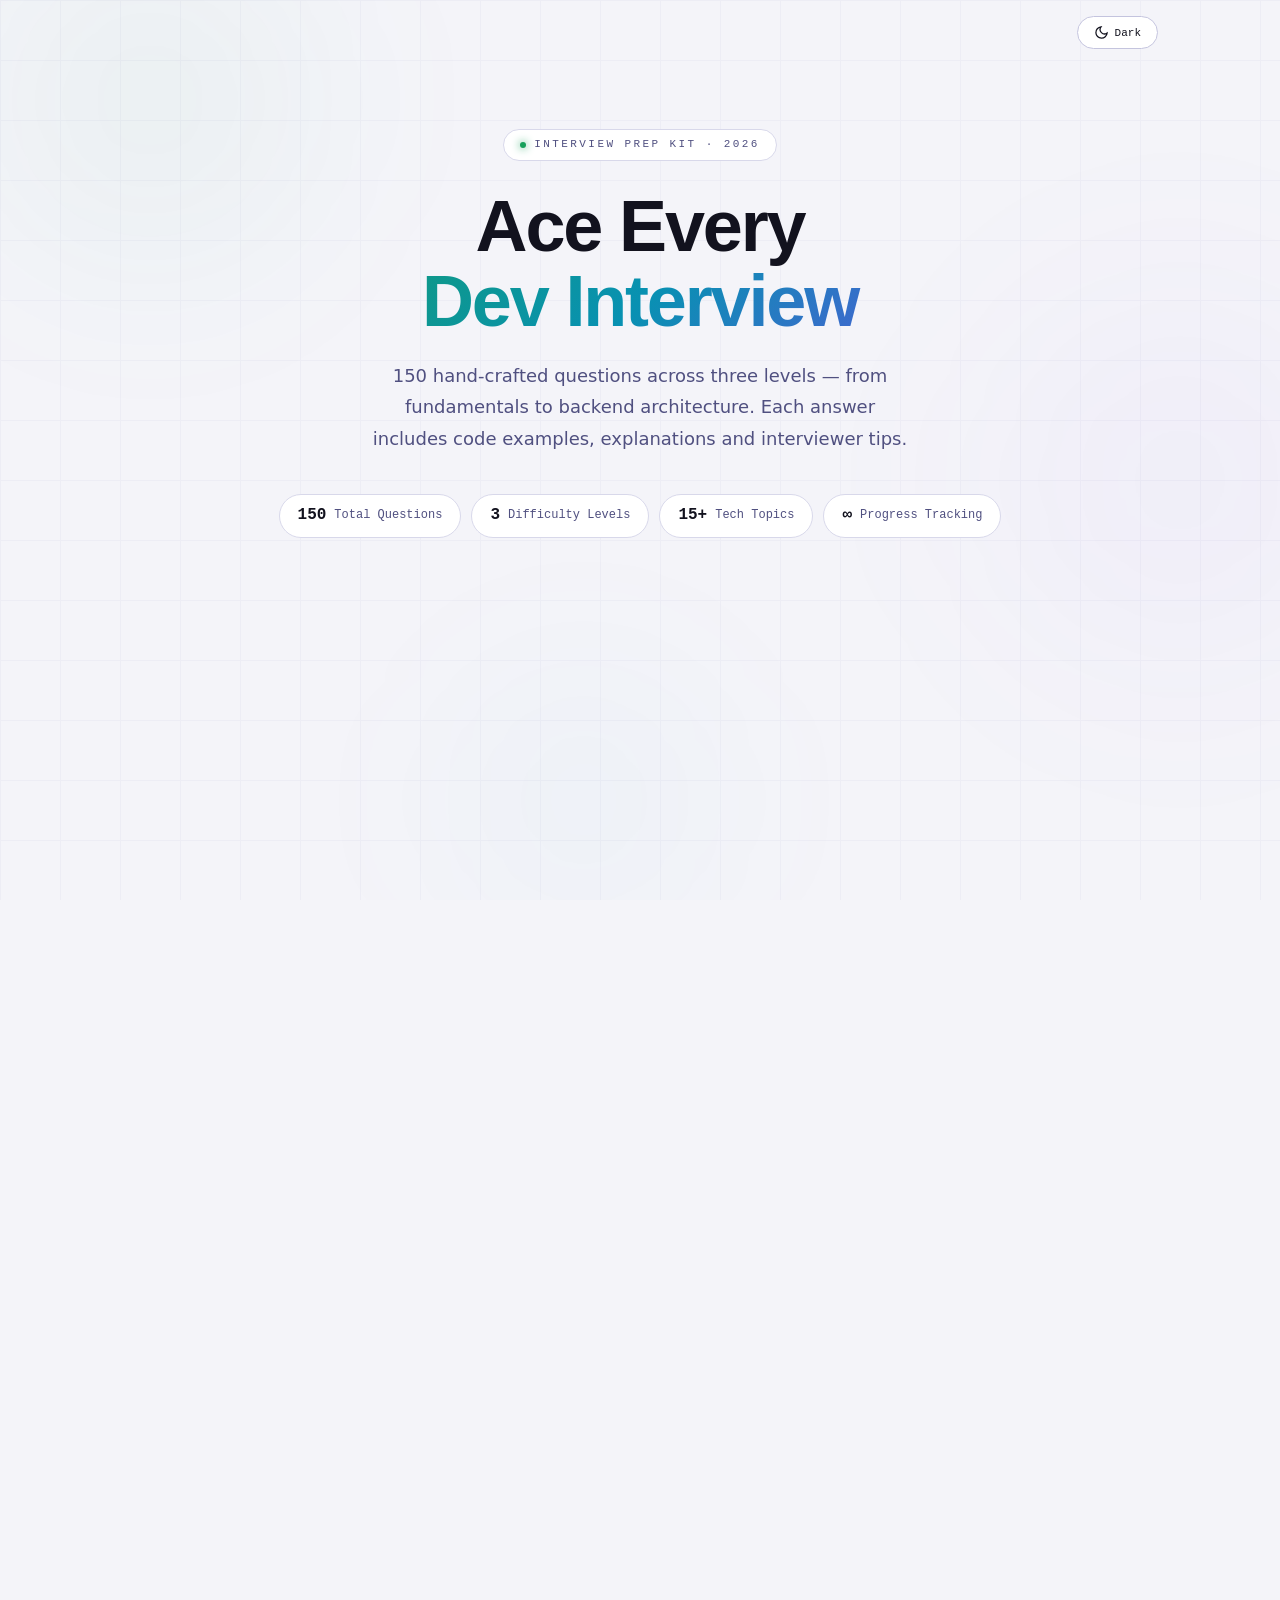
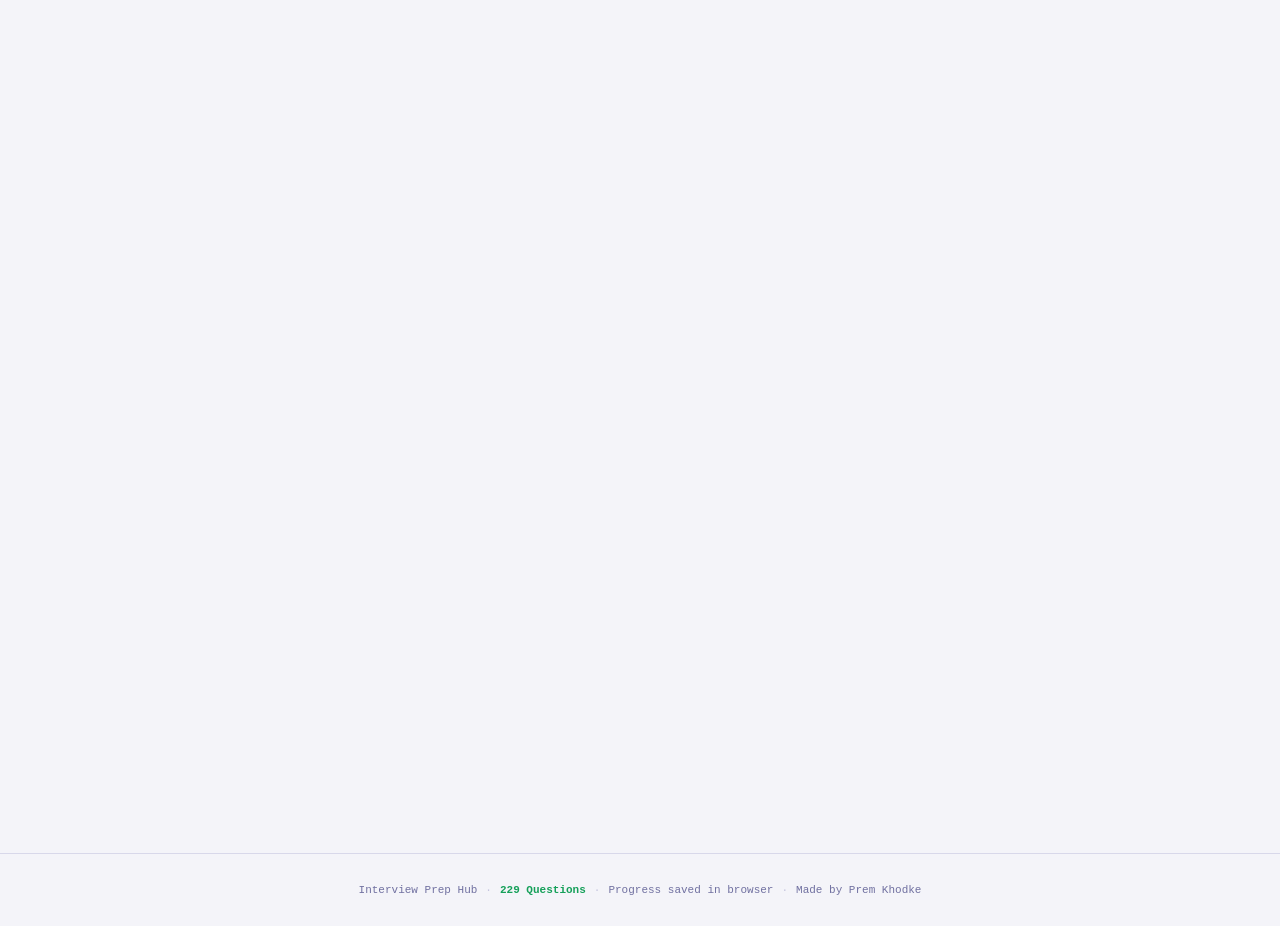
==== commit d7274c3e: "CSP Changes" ====
--- a/index.html
+++ b/index.html
@@ -5,17 +5,16 @@
   <meta charset="UTF-8">
   <meta name="viewport" content="width=device-width, initial-scale=1.0">
 
-  <!-- Security headers -->
+  <!-- Security headers (CSP defined centrally in assets/js/csp.js) -->
+  <!-- Note: X-Frame-Options and frame-ancestors must be set as HTTP response headers, not <meta> tags -->
+  <script src="assets/js/csp.js"></script>
   <meta http-equiv="X-Content-Type-Options" content="nosniff">
-  <meta http-equiv="X-Frame-Options" content="DENY">
   <meta http-equiv="Referrer-Policy" content="strict-origin-when-cross-origin">
   <meta http-equiv="Permissions-Policy" content="camera=(), microphone=(), geolocation=()">
-  <meta http-equiv="Content-Security-Policy"
-    content="default-src 'self'; script-src 'self'; style-src 'self' https://fonts.googleapis.com; font-src 'self' https://fonts.gstatic.com; img-src 'self' data:; connect-src 'none'; frame-ancestors 'none'; base-uri 'self'; form-action 'self';">
 
   <!-- SEO -->
   <link rel="icon" type="image/x-icon" href="favicon.ico">
-  <title>Interview Prep Hub — 150 Full Stack Questions</title>
+  <title>Interview Prep Hub — 150+ Full Stack Questions</title>
   <meta name="description"
     content="Master your full-stack developer interview with 150 curated questions across Basic, Intermediate, and Backend levels. Track your progress and land your dream job.">
 
@@ -329,34 +328,7 @@
     </div>
   </footer>
 
-  <script>
-    // Dynamically update total question count across modules
-    (async function () {
-      try {
-        const modules = [
-          'basic-50/js/data.js',
-          'intermediate-50/js/data.js',
-          'backend-50/js/data.js',
-          'company-questions/js/data.js'
-        ];
-
-        let total = 0;
-        for (const mod of modules) {
-          const res = await fetch(mod);
-          const text = await res.text();
-          // Extract Q array using basic matching to avoid eval
-          const match = text.match(/id:\s*\d+/g);
-          if (match) total += match.length;
-        }
-
-        if (total > 0) {
-          document.getElementById('landing-q-count').textContent = total + ' Questions';
-        }
-      } catch (e) {
-        console.warn('Could not fetch dynamic questions length:', e);
-      }
-    })();
-  </script>
+  <!-- Question count updated by landing.js -->
 
   <!-- Floating hint (mobile, aria-hidden so screen readers don't duplicate) -->
   <div class="floating-bar" aria-hidden="true">
@@ -365,19 +337,7 @@
   </div>
 
   <!-- Screen-reader only utility class -->
-  <style>
-    .sr-only {
-      position: absolute;
-      width: 1px;
-      height: 1px;
-      padding: 0;
-      margin: -1px;
-      overflow: hidden;
-      clip: rect(0, 0, 0, 0);
-      white-space: nowrap;
-      border: 0
-    }
-  </style>
+  <!-- .sr-only is defined in landing.css -->
 
   <!-- App JS (deferred — does not block render) -->
   <script src="assets/js/landing.js" defer></script>
--- a/assets/css/landing.css
+++ b/assets/css/landing.css
@@ -939,4 +939,52 @@
   .orb {
     animation: none;
   }
+}
+
+/* ── Screen-reader only utility ── */
+.sr-only {
+  position: absolute;
+  width: 1px;
+  height: 1px;
+  padding: 0;
+  margin: -1px;
+  overflow: hidden;
+  clip: rect(0, 0, 0, 0);
+  white-space: nowrap;
+  border: 0;
+}
+
+/* ── Hero entrance animation ── */
+.hero-child--hidden {
+  opacity: 0;
+  transform: translateY(20px);
+  transition: opacity .7s ease, transform .7s ease;
+}
+
+.hero-child--visible {
+  opacity: 1;
+  transform: translateY(0);
+  transition: opacity .7s ease, transform .7s ease;
+}
+
+/* ── Card ripple ── */
+@keyframes _ripple {
+  to {
+    transform: scale(60);
+    opacity: 0;
+  }
+}
+
+.card-ripple {
+  position: absolute;
+  border-radius: 50%;
+  width: 8px;
+  height: 8px;
+  pointer-events: none;
+  z-index: 10;
+  left: var(--ripple-x, 0);
+  top: var(--ripple-y, 0);
+  background: rgba(255, 255, 255, .18);
+  transform: scale(0);
+  animation: _ripple .5s ease forwards;
 }
